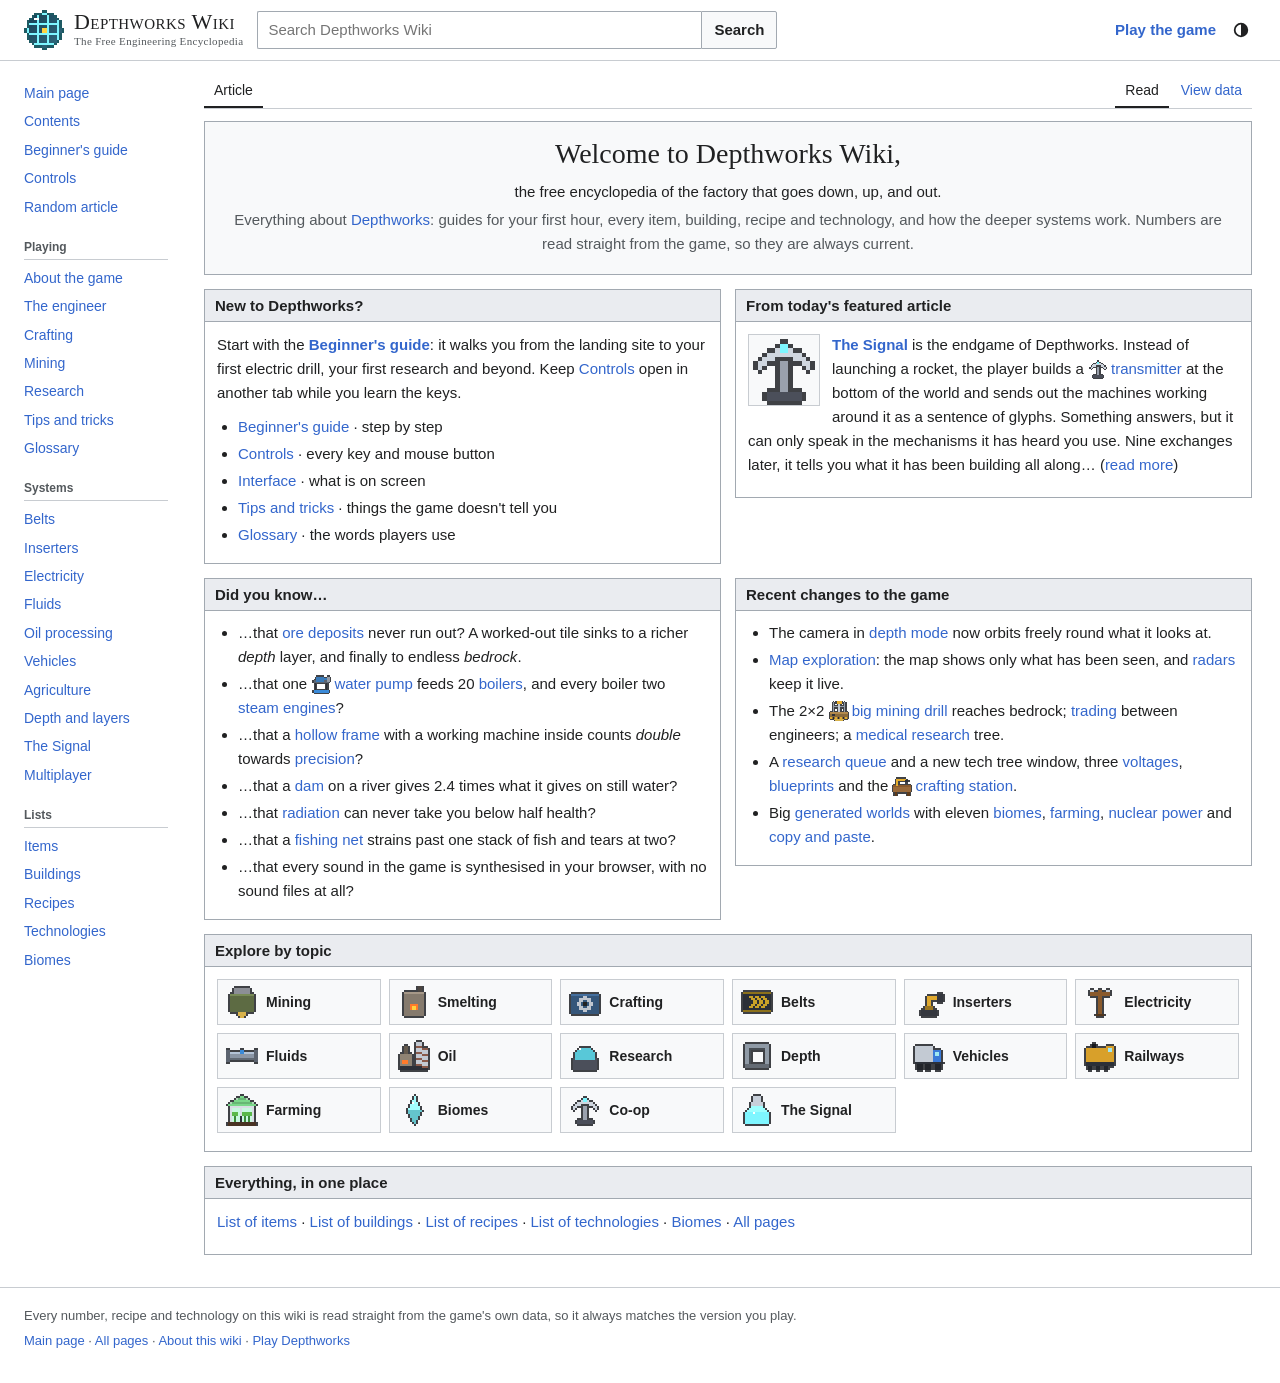
==== wiki/index.html @ e41ebcc2 "Add a player wiki in the style of an encyclopedia A Wikipedia-style wiki at /wiki/ for new players: " ====
<!doctype html>
<html lang="en">
<head>
<meta charset="utf-8">
<meta name="viewport" content="width=device-width, initial-scale=1">
<title>Depthworks Wiki</title>
<meta name="description" content="The free encyclopedia of Depthworks, the 2.5D pixel factory game: guides, every item, building, recipe and technology.">
<link rel="icon" href="data:image/svg+xml,%3Csvg xmlns='http://www.w3.org/2000/svg' viewBox='0 0 16 16' shape-rendering='crispEdges'%3E%3Crect width='16' height='16' fill='%23101418'/%3E%3Crect x='3' y='3' width='10' height='10' fill='%237ef6ff'/%3E%3Crect x='5' y='5' width='6' height='6' fill='%23101418'/%3E%3Crect x='7' y='7' width='2' height='2' fill='%23ffd23f'/%3E%3C/svg%3E">
<link rel="stylesheet" href="wiki.css">
<script>
  // the theme before first paint, so a dark page never flashes white
  try { const t = localStorage.getItem('depthworks.wiki.theme'); if (t) document.documentElement.dataset.theme = t; } catch {}
</script>
</head>
<body>
<a class="skip" href="#content">Skip to content</a>
<header class="top">
  <button class="menu-btn" id="menuBtn" aria-label="Main menu" aria-expanded="false" aria-controls="side">
    <svg viewBox="0 0 20 20" width="20" height="20" aria-hidden="true"><path d="M1 3h18v2H1zm0 6h18v2H1zm0 6h18v2H1z" fill="currentColor"/></svg>
  </button>
  <a class="brand" href="#/Main_Page" aria-label="Depthworks Wiki, main page">
    <canvas id="logo" width="16" height="16" aria-hidden="true"></canvas>
    <span class="wordmark"><span class="wm1">Depthworks Wiki</span><span class="wm2">The Free Engineering Encyclopedia</span></span>
  </a>
  <form class="search" id="searchForm" role="search" autocomplete="off">
    <input id="q" type="search" placeholder="Search Depthworks Wiki" aria-label="Search Depthworks Wiki" spellcheck="false">
    <button type="submit">Search</button>
    <ul id="suggest" class="suggest" role="listbox" hidden></ul>
  </form>
  <nav class="top-links">
    <a href="../" class="play">Play the game</a>
    <button id="themeBtn" class="theme-btn" aria-label="Switch light or dark theme" title="Light or dark">
      <svg viewBox="0 0 20 20" width="18" height="18" aria-hidden="true"><path d="M10 2a8 8 0 1 0 0 16 8 8 0 0 0 0-16zm0 2v12a6 6 0 0 1 0-12z" fill="currentColor"/></svg>
    </button>
  </nav>
</header>

<div class="page">
  <nav class="side" id="side" aria-label="Site">
    <div class="portal">
      <a href="#/Main_Page">Main page</a>
      <a href="#/Special:AllPages">Contents</a>
      <a href="#/Beginner's_guide">Beginner's guide</a>
      <a href="#/Controls">Controls</a>
      <a href="#/Special:Random" id="randomLink">Random article</a>
    </div>
    <div class="portal">
      <h3>Playing</h3>
      <a href="#/Depthworks">About the game</a>
      <a href="#/Engineer">The engineer</a>
      <a href="#/Crafting">Crafting</a>
      <a href="#/Mining">Mining</a>
      <a href="#/Research">Research</a>
      <a href="#/Tips_and_tricks">Tips and tricks</a>
      <a href="#/Glossary">Glossary</a>
    </div>
    <div class="portal">
      <h3>Systems</h3>
      <a href="#/Belt_logistics">Belts</a>
      <a href="#/Inserters">Inserters</a>
      <a href="#/Electricity">Electricity</a>
      <a href="#/Fluids">Fluids</a>
      <a href="#/Oil_processing">Oil processing</a>
      <a href="#/Vehicles">Vehicles</a>
      <a href="#/Agriculture">Agriculture</a>
      <a href="#/Depth">Depth and layers</a>
      <a href="#/The_Signal">The Signal</a>
      <a href="#/Multiplayer">Multiplayer</a>
    </div>
    <div class="portal">
      <h3>Lists</h3>
      <a href="#/List_of_items">Items</a>
      <a href="#/List_of_buildings">Buildings</a>
      <a href="#/List_of_recipes">Recipes</a>
      <a href="#/List_of_technologies">Technologies</a>
      <a href="#/Biomes">Biomes</a>
    </div>
  </nav>

  <main class="main" id="content" tabindex="-1">
    <div class="tabs" aria-hidden="true">
      <div class="tabs-l"><span class="tab on" id="tabKind">Article</span></div>
      <div class="tabs-r"><span class="tab on">Read</span><a class="tab" id="tabData" href="../src/data.js" target="_blank" rel="noopener">View data</a></div>
    </div>
    <h1 id="title" class="title"></h1>
    <div class="tagline" id="tagline">From Depthworks Wiki, the free encyclopedia</div>
    <div class="redirect" id="redirect" hidden></div>
    <article id="body" class="body"></article>
    <div class="catlinks" id="cats" hidden></div>
  </main>
</div>

<footer class="foot">
  <p>Every number, recipe and technology on this wiki is read straight from the game's own data, so it always matches the version you play.</p>
  <p><a href="#/Main_Page">Main page</a> · <a href="#/Special:AllPages">All pages</a> · <a href="#/About_this_wiki">About this wiki</a> · <a href="../">Play Depthworks</a></p>
</footer>

<script type="module" src="wiki.js"></script>
</body>
</html>
---- wiki/wiki.css ----
/* Depthworks Wiki: the look of a classic encyclopedia, light and dark. */
:root {
  --bg: #ffffff; --bg-soft: #f8f9fa; --bg-mid: #eaecf0; --text: #202122; --text-dim: #54595d; --border: #a2a9b1; --border-soft: #c8ccd1;
  --link: #3366cc; --link-visited: #6a60b0; --link-new: #d73333; --accent: #36c; --hl: #fef6e7; --hl-border: #fc3;
  --kbd-bg: #f8f9fa; --kbd-border: #a2a9b1; --note-bg: #f8f9fa; --head-bg: #eaecf0; --good: #14866d; --bad: #d33;
  --serif: 'Linux Libertine', 'Georgia', 'Times', 'Times New Roman', serif;
  --sans: -apple-system, BlinkMacSystemFont, 'Segoe UI', Roboto, Lato, Helvetica, Arial, sans-serif;
  --mono: Menlo, Consolas, 'Liberation Mono', monospace;
  color-scheme: light;
}
@media (prefers-color-scheme: dark) {
  :root:not([data-theme="light"]) {
    --bg: #101418; --bg-soft: #1b1f24; --bg-mid: #27292d; --text: #eaecf0; --text-dim: #a2a9b1; --border: #54595d; --border-soft: #3a3f44;
    --link: #88a3e8; --link-visited: #a799cd; --link-new: #fd7865; --accent: #88a3e8; --hl: #2b2511; --hl-border: #8a7012;
    --kbd-bg: #202122; --kbd-border: #54595d; --note-bg: #1b1f24; --head-bg: #27292d; --good: #4ab89a; --bad: #fd7865;
    color-scheme: dark;
  }
}
:root[data-theme="dark"] {
  --bg: #101418; --bg-soft: #1b1f24; --bg-mid: #27292d; --text: #eaecf0; --text-dim: #a2a9b1; --border: #54595d; --border-soft: #3a3f44;
  --link: #88a3e8; --link-visited: #a799cd; --link-new: #fd7865; --accent: #88a3e8; --hl: #2b2511; --hl-border: #8a7012;
  --kbd-bg: #202122; --kbd-border: #54595d; --note-bg: #1b1f24; --head-bg: #27292d; --good: #4ab89a; --bad: #fd7865;
  color-scheme: dark;
}

* { box-sizing: border-box; }
html { -webkit-text-size-adjust: 100%; }
body { margin: 0; background: var(--bg); color: var(--text); font: 15px/1.6 var(--sans); }
a { color: var(--link); text-decoration: none; }
a:hover { text-decoration: underline; }
a.new { color: var(--link-new); }
.skip { position: absolute; left: -9999px; }
.skip:focus { left: 8px; top: 8px; z-index: 50; background: var(--bg); padding: 6px 10px; border: 1px solid var(--border); }
img.px, canvas.px { image-rendering: pixelated; image-rendering: crisp-edges; }

/* ---------------------------------------------------------------- header */
.top { display: flex; align-items: center; gap: 14px; padding: 10px 24px; border-bottom: 1px solid var(--border-soft); position: sticky; top: 0; background: var(--bg); z-index: 20; }
.menu-btn, .theme-btn { background: none; border: 0; color: var(--text); padding: 6px; border-radius: 2px; cursor: pointer; display: flex; }
.menu-btn:hover, .theme-btn:hover { background: var(--bg-mid); }
.brand { display: flex; align-items: center; gap: 10px; color: var(--text); text-decoration: none !important; }
#logo { width: 40px; height: 40px; image-rendering: pixelated; }
.wordmark { display: flex; flex-direction: column; line-height: 1.1; }
.wm1 { font: 22px/1.1 var(--serif); letter-spacing: .02em; font-variant: small-caps; }
.wm2 { font: 11px/1.4 var(--serif); color: var(--text-dim); letter-spacing: .03em; }
.search { position: relative; display: flex; flex: 1; max-width: 520px; }
.search input { flex: 1; min-width: 0; font: inherit; padding: 6px 10px; border: 1px solid var(--border); border-right: 0; border-radius: 2px 0 0 2px; background: var(--bg); color: var(--text); }
.search input:focus { outline: none; border-color: var(--accent); box-shadow: inset 0 0 0 1px var(--accent); }
.search button { font: inherit; font-weight: 700; padding: 6px 12px; border: 1px solid var(--border); border-radius: 0 2px 2px 0; background: var(--bg-soft); color: var(--text); cursor: pointer; }
.search button:hover { background: var(--bg); }
.suggest { position: absolute; top: 100%; left: 0; right: 0; margin: 2px 0 0; padding: 0; list-style: none; background: var(--bg); border: 1px solid var(--border); box-shadow: 0 4px 12px rgba(0,0,0,.18); z-index: 30; max-height: 420px; overflow-y: auto; }
.suggest li { display: flex; align-items: center; gap: 10px; padding: 6px 10px; cursor: pointer; }
.suggest li[aria-selected="true"], .suggest li:hover { background: var(--bg-mid); }
.suggest img { width: 32px; height: 32px; flex: none; background: var(--bg-soft); border: 1px solid var(--border-soft); }
.suggest .st { font-weight: 600; }
.suggest .sd { display: block; font-size: 12px; color: var(--text-dim); line-height: 1.3; }
.top-links { display: flex; align-items: center; gap: 10px; margin-left: auto; }
.play { font-weight: 600; white-space: nowrap; }

/* ---------------------------------------------------------------- layout */
.page { display: flex; max-width: 1440px; margin: 0 auto; }
.side { width: 176px; flex: none; padding: 18px 8px 24px 24px; font-size: 14px; }
.portal { margin-bottom: 18px; }
.portal h3 { font: 600 12px/1.4 var(--sans); color: var(--text-dim); margin: 0 0 4px; padding-bottom: 3px; border-bottom: 1px solid var(--border-soft); }
.portal a { display: block; padding: 3px 0; }
.main { flex: 1; min-width: 0; padding: 12px 28px 32px; }
.main:focus { outline: none; }
.tabs { display: flex; justify-content: space-between; border-bottom: 1px solid var(--border-soft); margin-bottom: 4px; font-size: 14px; }
.tabs-l, .tabs-r { display: flex; gap: 2px; }
.tab { padding: 6px 10px 5px; color: var(--link); }
.tab.on { color: var(--text); border-bottom: 2px solid var(--text); }
h1.title { font: 400 30px/1.3 var(--serif); margin: 14px 0 0; padding-bottom: 4px; border-bottom: 1px solid var(--border); overflow-wrap: anywhere; }
.tagline { font-size: 13px; color: var(--text-dim); margin: 6px 0 4px; }
.redirect { font-size: 13px; color: var(--text-dim); margin-bottom: 6px; }

/* ---------------------------------------------------------------- article text */
.body { margin-top: 12px; }
.body::after { content: ''; display: block; clear: both; }
.body p { margin: 7px 0 10px; }
.body h2 { font: 400 24px/1.3 var(--serif); margin: 26px 0 8px; padding-bottom: 3px; border-bottom: 1px solid var(--border); overflow: hidden; }
.body h3 { font: 700 17px/1.4 var(--sans); margin: 20px 0 4px; overflow: hidden; }
.body h4 { font: 700 15px/1.4 var(--sans); margin: 16px 0 4px; }
.body ul, .body ol { margin: 4px 0 10px 1.6em; padding: 0; }
.body li { margin-bottom: 3px; }
.body dl { margin: 4px 0 10px; }
.body dt { font-weight: 700; margin-top: 8px; }
.body dd { margin: 0 0 4px 1.6em; }
.body code { font: 13px var(--mono); background: var(--bg-soft); border: 1px solid var(--border-soft); padding: 0 4px; border-radius: 2px; }
.body blockquote { margin: 12px 0; padding: 4px 16px; border-left: 4px solid var(--border-soft); color: var(--text-dim); font-family: var(--serif); font-size: 16px; }
kbd { font: 600 12px/1 var(--mono); display: inline-block; min-width: 1.6em; text-align: center; padding: 3px 5px; margin: 0 1px; border: 1px solid var(--kbd-border); border-bottom-width: 2px; border-radius: 3px; background: var(--kbd-bg); color: var(--text); white-space: nowrap; }
.hatnote { font-style: italic; padding-left: 1.6em; margin: 4px 0 10px; color: var(--text-dim); }
.hatnote a { font-style: italic; }
.lead-dim { color: var(--text-dim); }
.dim { color: var(--text-dim); }

/* inline item links with their pixel icon */
a.il { white-space: nowrap; }
a.il img, span.il img { width: 20px; height: 20px; vertical-align: -5px; margin-right: 3px; image-rendering: pixelated; }
.ic { width: 24px; height: 24px; vertical-align: middle; image-rendering: pixelated; }
.amt { display: inline-flex; align-items: center; gap: 2px; white-space: nowrap; margin-right: 8px; }
.amt img { width: 24px; height: 24px; image-rendering: pixelated; }
.amt b { font-weight: 600; font-size: 13px; }
a.hand { display: inline-block; width: 24px; text-align: center; font-size: 17px; line-height: 24px; vertical-align: middle; text-decoration: none !important; }
.arrow { color: var(--text-dim); margin: 0 6px 0 0; }

/* ---------------------------------------------------------------- infobox */
.infobox { float: right; clear: right; width: 290px; margin: 4px 0 16px 20px; border: 1px solid var(--border); background: var(--bg-soft); font-size: 13px; line-height: 1.5; border-spacing: 0; padding: 3px; }
.infobox caption { font: 700 16px/1.3 var(--sans); padding: 6px 4px 4px; }
.infobox .ib-img { text-align: center; padding: 8px 4px 4px; }
.infobox .ib-img img, .infobox .ib-img canvas { width: 128px; height: 128px; image-rendering: pixelated; background: var(--bg); border: 1px solid var(--border-soft); }
.infobox .ib-cap { text-align: center; font-size: 12px; color: var(--text-dim); padding: 0 6px 6px; }
.infobox th[colspan] { background: var(--head-bg); text-align: center; padding: 3px 6px; font-weight: 700; }
.infobox th { text-align: left; vertical-align: top; padding: 3px 6px; width: 40%; font-weight: 700; }
.infobox td { vertical-align: top; padding: 3px 6px; }
.infobox .amt { margin-right: 4px; }
.infobox .amt img { width: 20px; height: 20px; }

/* ---------------------------------------------------------------- contents box */
.toc { display: table; border: 1px solid var(--border); background: var(--bg-soft); padding: 8px 14px 10px; margin: 10px 0 14px; font-size: 14px; }
.toc-h { text-align: center; font-weight: 700; margin-bottom: 2px; }
.toc-h button { font: inherit; font-weight: 400; font-size: 13px; background: none; border: 0; color: var(--link); cursor: pointer; padding: 0 2px; }
.toc ol { margin: 0 0 0 1.2em; padding: 0; list-style: none; counter-reset: s; }
.toc li { counter-increment: s; margin: 2px 0; }
.toc li::before { content: counters(s, '.') ' '; color: var(--text); padding-right: 4px; }
.toc.closed ol { display: none; }

/* ---------------------------------------------------------------- tables */
.wikitable { border-collapse: collapse; margin: 10px 0 16px; background: var(--bg-soft); border: 1px solid var(--border); font-size: 14px; }
.wikitable th, .wikitable td { border: 1px solid var(--border); padding: 5px 8px; vertical-align: middle; }
.wikitable th { background: var(--head-bg); text-align: center; font-weight: 700; }
.wikitable td.num { text-align: right; font-variant-numeric: tabular-nums; white-space: nowrap; }
.wikitable td.c { text-align: center; }
.wikitable caption { font-weight: 700; padding: 4px; }
.wikitable.sortable th { cursor: pointer; user-select: none; }
.wikitable.sortable th::after { content: ' ⇅'; color: var(--text-dim); font-weight: 400; font-size: 11px; }
.wikitable.sortable th[aria-sort="ascending"]::after { content: ' ▲'; }
.wikitable.sortable th[aria-sort="descending"]::after { content: ' ▼'; }
.tablewrap { overflow-x: auto; max-width: 100%; }
.yes { color: var(--good); font-weight: 600; }
.no { color: var(--bad); }

/* ---------------------------------------------------------------- boxes */
.notice { border: 1px solid var(--border); border-left: 10px solid var(--hl-border); background: var(--note-bg); padding: 8px 12px; margin: 10px 0 14px; font-size: 14px; }
.notice.spoiler { border-left-color: #b07ad8; }
.notice.tip { border-left-color: #36c; }
details.spoil { border: 1px solid var(--border); background: var(--bg-soft); margin: 8px 0 14px; padding: 0 12px; }
details.spoil summary { cursor: pointer; padding: 8px 0; font-weight: 600; }
details.spoil[open] summary { border-bottom: 1px solid var(--border-soft); margin-bottom: 6px; }
.thumb { float: right; clear: right; margin: 4px 0 12px 18px; border: 1px solid var(--border-soft); background: var(--bg-soft); padding: 4px; font-size: 12px; text-align: center; max-width: 260px; }
.thumb canvas, .thumb img { display: block; margin: 0 auto 4px; image-rendering: pixelated; background: #0b1418; }
.thumb .cap { color: var(--text-dim); line-height: 1.4; padding: 2px 4px; }
.glyphs { display: flex; flex-wrap: wrap; gap: 10px; margin: 10px 0 16px; }
.glyph { border: 1px solid var(--border); background: var(--bg-soft); padding: 6px; text-align: center; width: 112px; font-size: 13px; }
.glyph canvas { display: block; width: 96px; height: 96px; margin: 0 auto 4px; background: #0b1418; image-rendering: pixelated; }
.glyph b { font-family: var(--mono); font-size: 13px; }
.glyph span { display: block; color: var(--text-dim); font-size: 12px; line-height: 1.3; }
.alien { font-family: var(--mono); font-size: 14px; color: var(--text); }
.seq { font-family: var(--mono); font-size: 12px; color: var(--text-dim); }

/* ---------------------------------------------------------------- main page */
.mp-welcome { border: 1px solid var(--border); background: var(--bg-soft); padding: 14px 18px; margin: 10px 0 14px; text-align: center; }
.mp-welcome h2 { font: 400 28px/1.3 var(--serif); margin: 0 0 4px; border: 0; }
.mp-welcome p { margin: 4px 0; }
.mp-cols { display: grid; grid-template-columns: 1fr 1fr; gap: 14px; align-items: start; }
.mp-box { border: 1px solid var(--border); background: var(--bg); }
.mp-box h2 { font: 700 15px/1.4 var(--sans); margin: 0; padding: 5px 10px; background: var(--head-bg); border-bottom: 1px solid var(--border); }
.mp-box .in { padding: 4px 12px 10px; }
.mp-box .in::after { content: ''; display: block; clear: both; }
.mp-box ul { margin: 6px 0 6px 1.4em; }
.mp-feat-img { float: left; margin: 8px 12px 4px 0; }
.mp-feat-img img { width: 72px; height: 72px; image-rendering: pixelated; border: 1px solid var(--border-soft); background: var(--bg-soft); }
.portals { display: grid; grid-template-columns: repeat(auto-fill, minmax(150px, 1fr)); gap: 8px; margin: 8px 0; }
.portals a { display: flex; align-items: center; gap: 8px; padding: 6px 8px; border: 1px solid var(--border-soft); background: var(--bg-soft); color: var(--text); text-decoration: none; font-weight: 600; font-size: 14px; }
.portals a:hover { border-color: var(--accent); }
.portals img { width: 32px; height: 32px; image-rendering: pixelated; }
.mp-wide { margin-top: 14px; }

/* ---------------------------------------------------------------- lists and categories */
.catlinks { clear: both; border: 1px solid var(--border); background: var(--bg-soft); padding: 6px 10px; margin-top: 24px; font-size: 14px; }
.catlinks a + a::before { content: ' | '; color: var(--text-dim); }
.columns { column-width: 220px; column-gap: 24px; margin: 6px 0 12px; }
.columns ul { margin-top: 0; }
.columns li { break-inside: avoid; }
.letter { font: 700 16px/1.4 var(--sans); margin: 0 0 2px; break-after: avoid; }
.result { margin: 0 0 14px; }
.result .rt { font-size: 16px; }
.result .rs { font-size: 13px; color: var(--text-dim); }
.result .rx { font-size: 14px; }
.result mark { background: var(--hl); color: inherit; font-weight: 700; }

/* ---------------------------------------------------------------- footer */
.foot { border-top: 1px solid var(--border-soft); padding: 14px 24px 28px; font-size: 13px; color: var(--text-dim); max-width: 1440px; margin: 0 auto; }
.foot p { margin: 4px 0; }

/* ---------------------------------------------------------------- narrow screens */
@media (max-width: 1000px) {
  .menu-btn { display: flex; }
  .side { position: fixed; left: 0; top: 61px; bottom: 0; background: var(--bg); border-right: 1px solid var(--border-soft); z-index: 15; overflow-y: auto; transform: translateX(-100%); transition: transform .15s; width: 220px; padding-right: 16px; box-shadow: 4px 0 16px rgba(0,0,0,.12); }
  .side.open { transform: none; }
  .main { padding: 8px 16px 28px; }
  .mp-cols { grid-template-columns: 1fr; }
}
@media (min-width: 1001px) { .menu-btn { display: none; } }
@media (max-width: 640px) {
  .top { gap: 8px; padding: 8px 16px; flex-wrap: wrap; }
  .wm2 { display: none; }
  .wm1 { font-size: 18px; }
  #logo { width: 32px; height: 32px; }
  .search { order: 5; flex-basis: 100%; max-width: none; }
  .play { display: none; }
  .side { top: 104px; }
  .infobox { float: none; width: 100%; margin: 8px 0 14px; }
  .thumb { float: none; margin: 8px auto; }
  h1.title { font-size: 26px; }
  .toc { display: block; }
}
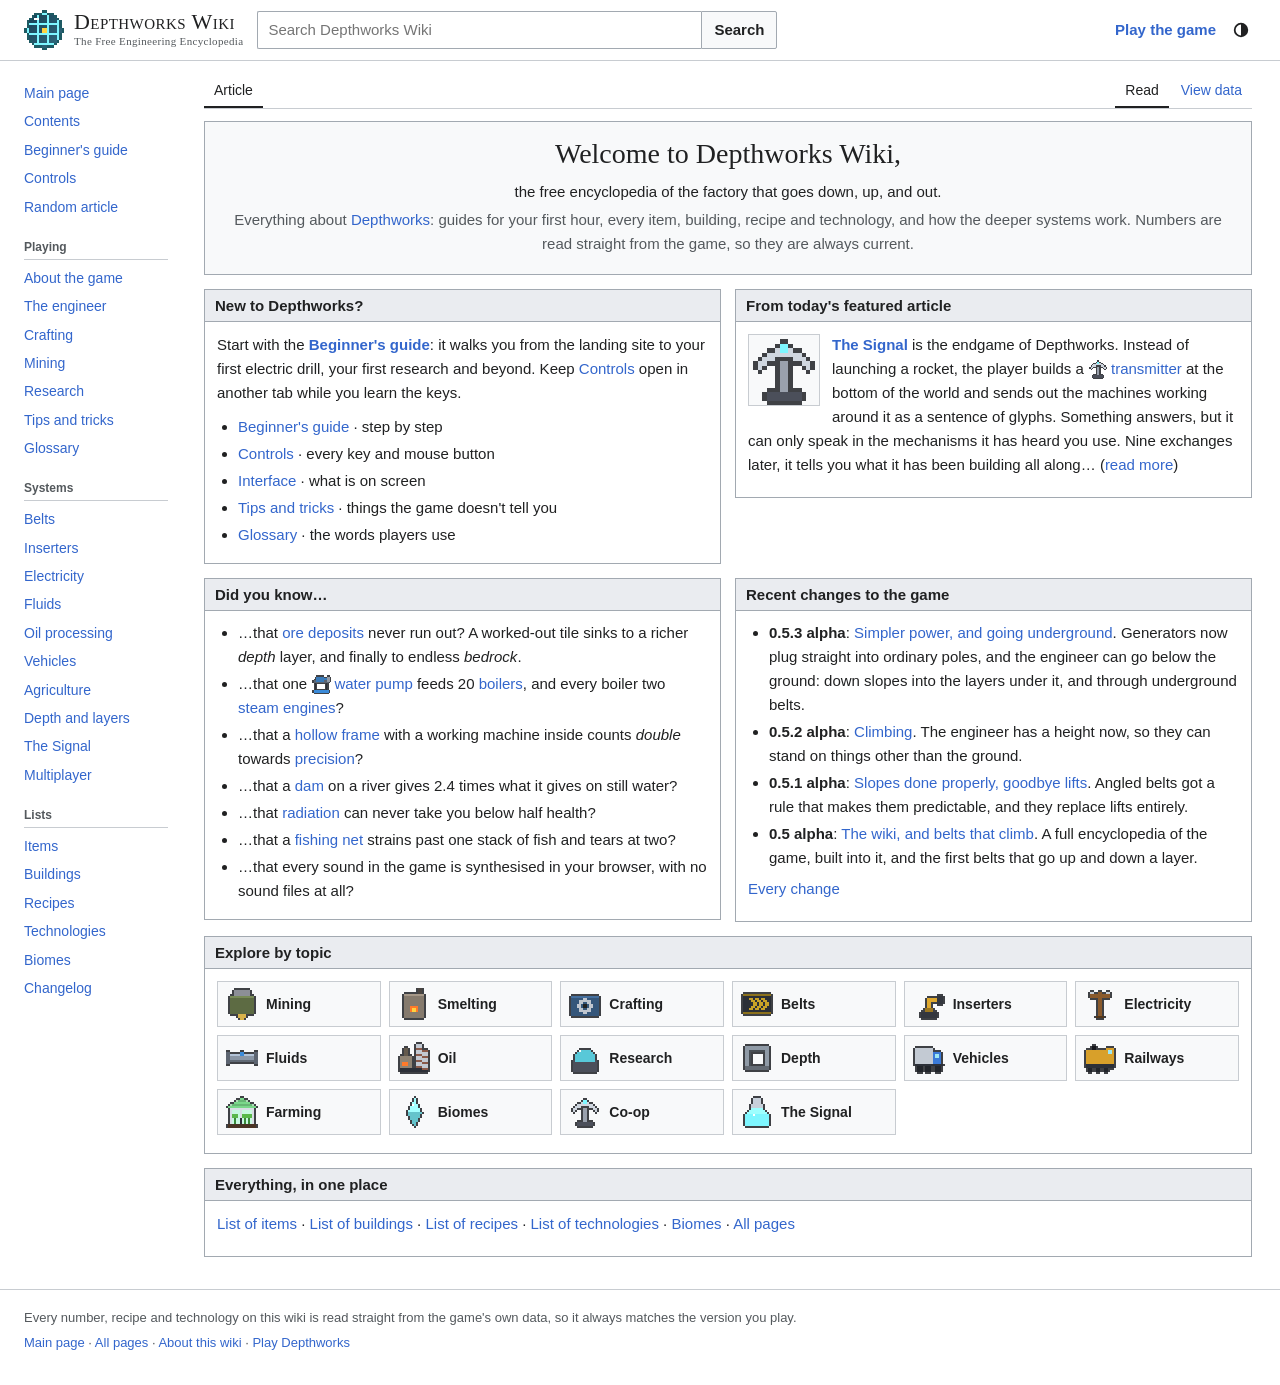
==== commit ab475df6: "0.5.3: simpler power, going underground, and change logs Generators feed ordinary poles: the extra-l" ====
--- a/wiki/index.html
+++ b/wiki/index.html
@@ -10,6 +10,8 @@
 <script>
   // the theme before first paint, so a dark page never flashes white
   try { const t = localStorage.getItem('depthworks.wiki.theme'); if (t) document.documentElement.dataset.theme = t; } catch {}
+  // shown inside the game (F2): hide the links back to the game
+  if (window.parent !== window) document.documentElement.classList.add('embedded');
 </script>
 </head>
 <body>
@@ -74,6 +76,7 @@
       <a href="#/List_of_recipes">Recipes</a>
       <a href="#/List_of_technologies">Technologies</a>
       <a href="#/Biomes">Biomes</a>
+      <a href="#/Changelog">Changelog</a>
     </div>
   </nav>
 
@@ -92,7 +95,7 @@
 
 <footer class="foot">
   <p>Every number, recipe and technology on this wiki is read straight from the game's own data, so it always matches the version you play.</p>
-  <p><a href="#/Main_Page">Main page</a> · <a href="#/Special:AllPages">All pages</a> · <a href="#/About_this_wiki">About this wiki</a> · <a href="../">Play Depthworks</a></p>
+  <p><a href="#/Main_Page">Main page</a> · <a href="#/Special:AllPages">All pages</a> · <a href="#/About_this_wiki">About this wiki</a> · <a href="../" class="play-link">Play Depthworks</a></p>
 </footer>
 
 <script type="module" src="wiki.js"></script>
--- a/wiki/wiki.css
+++ b/wiki/wiki.css
@@ -187,6 +187,9 @@
 .result .rx { font-size: 14px; }
 .result mark { background: var(--hl); color: inherit; font-weight: 700; }
 
+/* inside the game (F2) there is no need to link back to it */
+.embedded .play, .embedded .play-link { display: none; }
+
 /* ---------------------------------------------------------------- footer */
 .foot { border-top: 1px solid var(--border-soft); padding: 14px 24px 28px; font-size: 13px; color: var(--text-dim); max-width: 1440px; margin: 0 auto; }
 .foot p { margin: 4px 0; }
